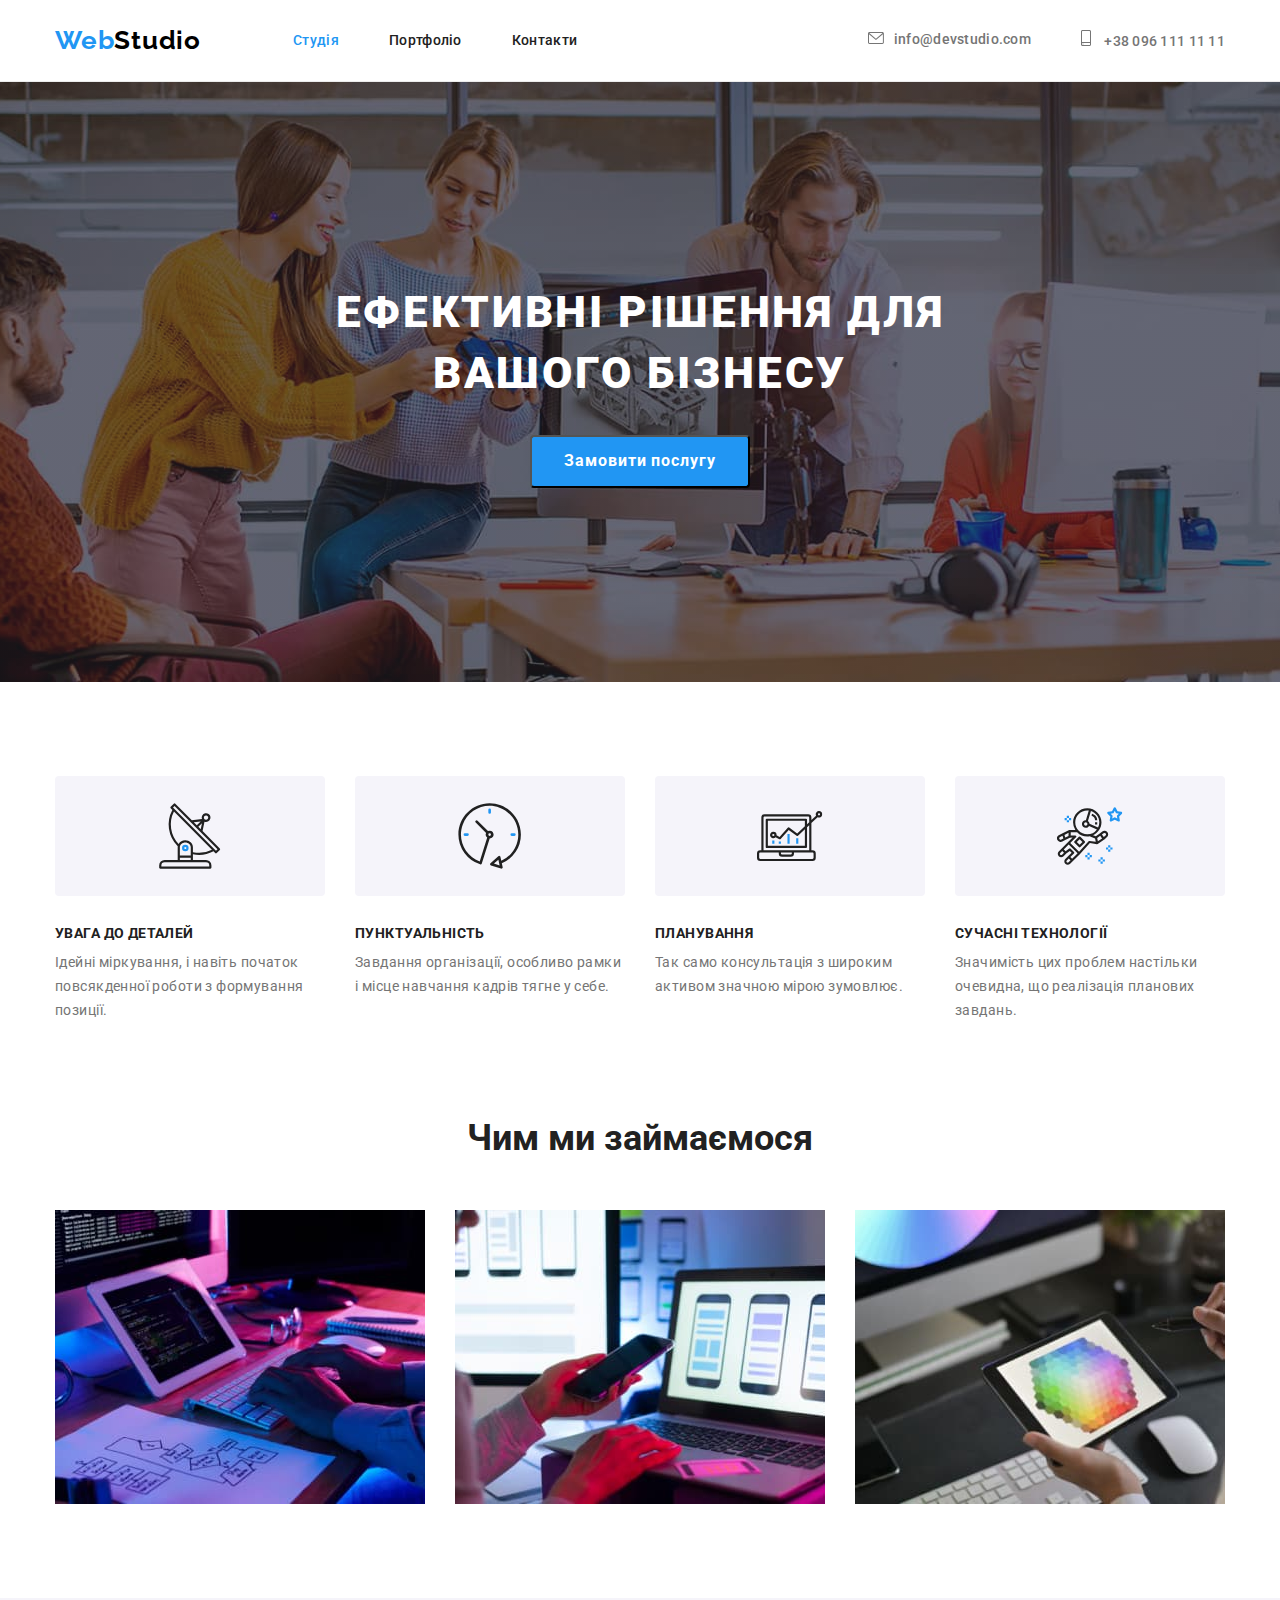
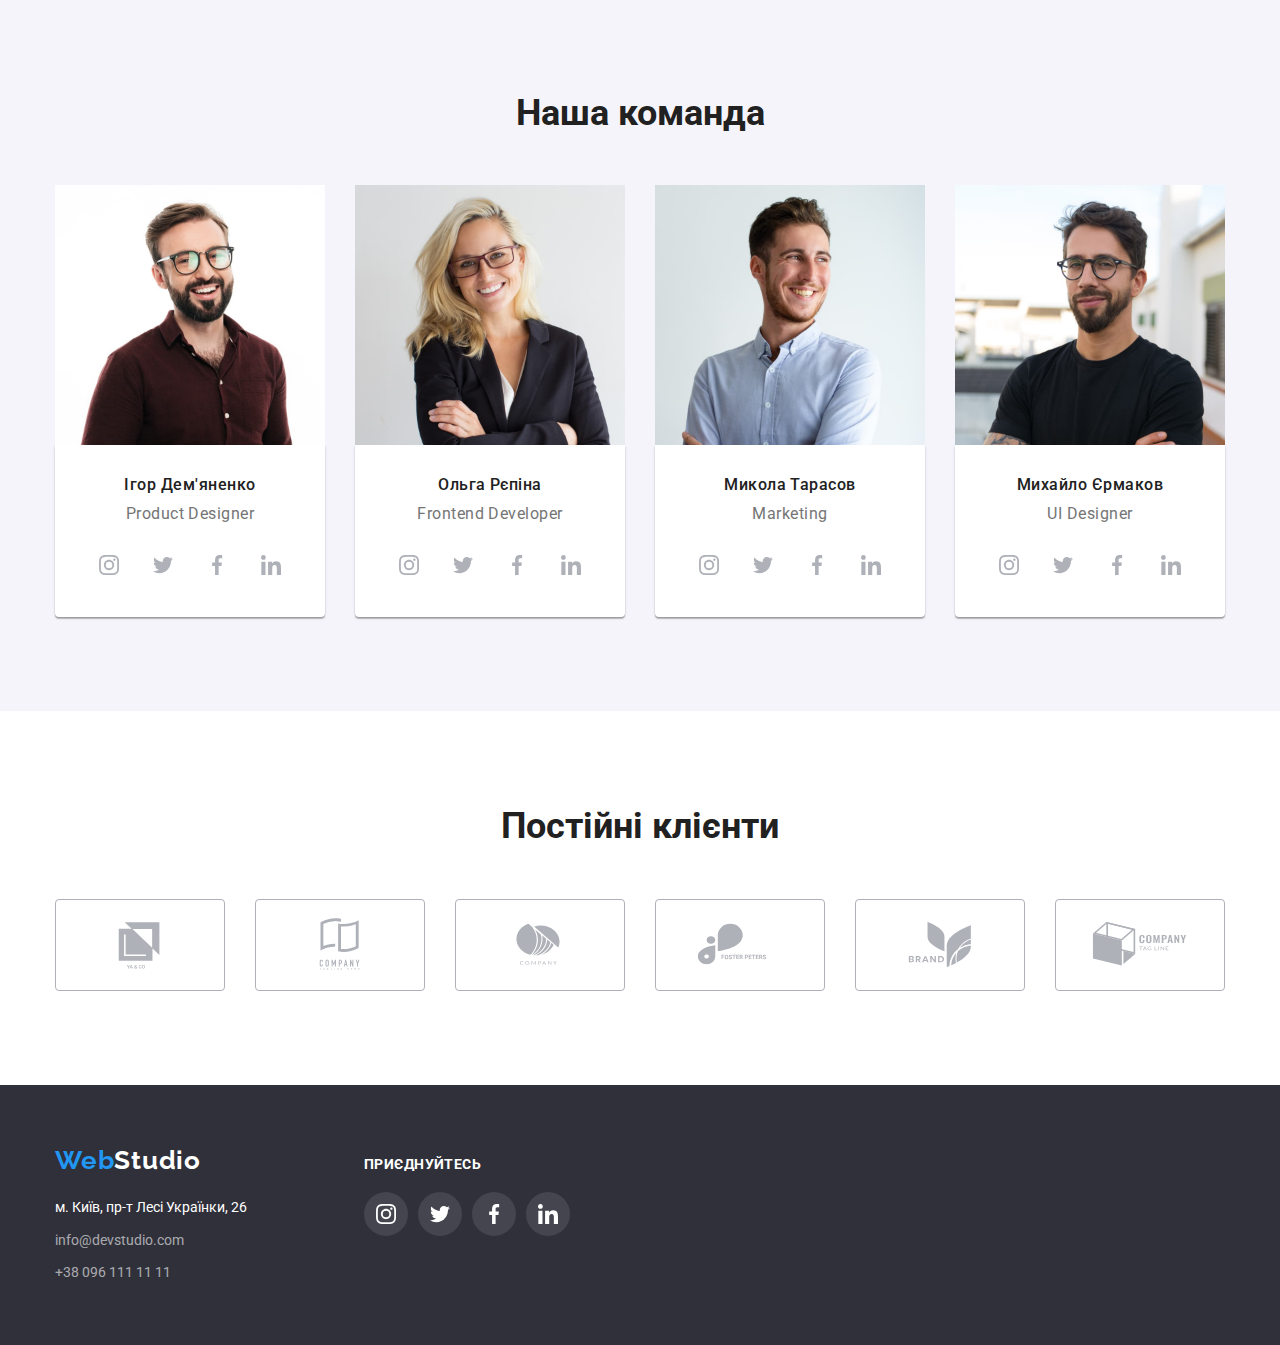
==== index.html @ 993c796c "edited" ====
<!DOCTYPE html>
<html lang="en">
  <head>
    <meta charset="UTF-8" />
    <meta http-equiv="X-UA-Compatible" content="IE=edge" />
    <meta name="viewport" content="width=device-width, initial-scale=1.0" />
    <title>Web Studio</title>
    <link
      href="https://fonts.googleapis.com/css2?family=Raleway:wght@700&family=Roboto:wght@400;500;700;900&display=swap"
      rel="stylesheet"
    />
    <link
      rel="stylesheet"
      href="https://cdnjs.cloudflare.com/ajax/libs/modern-normalize/1.1.0/modern-normalize.min.css"
    />
    <link rel="stylesheet" href="./CSS/styles.css" />
  </head>
  <body class="page">
    <header class="page-header">
      <div class="container">
        <div class="main-header">
          <a href="./index.html" class="logo"
            ><span class="logo-title">Web</span>Studio</a
          >
          <nav>
            <ul class="site-nav list">
              <li class="item">
                <a href="./index.html" class="link current">Студія</a>
              </li>
              <li class="item">
                <a href="./portfolio.html" class="link">Портфоліо</a>
              </li>
              <li class="item"><a href="" class="link">Контакти</a></li>
            </ul>
          </nav>
          <div class="contacts">
            <ul class="contacts-list">
              <li class="item">
                <a href="mailto:info@devstudio.com" class="email"
                  ><svg class="icon-envelope">
                    <use href="./symbol-defs.svg#icon-envelope"></use></svg
                >info@devstudio.com</a
                >
              </li>
              <li class="item">
                <a href="tel:+380961111111" class="phone">
                  <svg class="icon-smartphone">
                    <use href="./symbol-defs.svg#icon-smartphone"></use></svg
                >
                +38 096 111 11 11</a>
              </li>
            </ul>
          </div>
        </div>
      </div>
    </header>
    <main>
      <section class="hero">
        <h1 class="hero-title">ЕФЕКТИВНІ РІШЕННЯ ДЛЯ ВАШОГО БІЗНЕСУ</h1>
        <button type="button" class="button-hero">Замовити послугу</button>
      </section>
      <section class="about">
        <div class="container">
          <h2 class="visually-hidden">About</h2>
          <ul class="feature-list">
            <li class="item">
              <div class="thumb">
                <svg class="thumb-icon-antenna">
                  <use href="./symbol-defs.svg#icon-antenna-1"></use>
                </svg>
              </div>
              <h3 class="title">УВАГА ДО ДЕТАЛЕЙ</h3>
              <p>
                Ідейні міркування, і навіть початок повсякденної роботи з
                формування позиції.
              </p>
            </li>
            <li class="item">
              <div class="thumb">
                <svg class="thumb-icon-clock">
                  <use href="./symbol-defs.svg#icon-clock-1"></use>
                </svg>
              </div>
              <h3 class="title">ПУНКТУАЛЬНІСТЬ</h3>
              <p>
                Завдання організації, особливо рамки і місце навчання кадрів
                тягне у себе.
              </p>
            </li>
            <li class="item">
              <div class="thumb">
                <svg class="thumb-icon-diagram">
                  <use href="./symbol-defs.svg#icon-diagram-1"></use>
                </svg>
              </div>
              <h3 class="title">ПЛАНУВАННЯ</h3>
              <p>
                Так само консультація з широким активом значною мірою зумовлює.
              </p>
            </li>
            <li class="item">
              <div class="thumb">
                <svg class="thumb-icon-astronaut">
                  <use href="./symbol-defs.svg#icon-astronaut-1"></use>
                </svg>
              </div>
              <h3 class="title">СУЧАСНІ ТЕХНОЛОГІЇ</h3>
              <p>
                Значимість цих проблем настільки очевидна, що реалізація
                планових завдань.
              </p>
            </li>
          </ul>
        </div>
      </section>
      <section class="work">
        <div class="container">
          <h2 class="section-title">Чим ми займаємося</h2>
          <ul class="work-list">
            <li class="work-item">
              <img
                src="./images/computer.jpg"
                alt="робота з кодуванням"
                width="370"
                height="294"
              />
            </li>
            <li class="work-item">
              <img
                src="./images/phone.jpg"
                alt="вибір інтерфейсу"
                width="370"
                height="294"
              />
            </li>
            <li class="work-item">
              <img
                src="./images/tablet.jpg"
                alt="підбір кольорів"
                width="370"
                height="294"
              />
            </li>
          </ul>
        </div>
      </section>
      <section class="team">
        <div class="container">
          <h2 class="section-title">Наша команда</h2>
          <ul class="team-list">
            <li class="item">
              <article class="team-card">
                <div class="card-box">
                  <img
                    src="./images/pdesigner.jpg"
                    alt="Ігор Дем'яненко"
                    width="270"
                    height="260"
                  />
                </div>
                <div class="team-content">
                  <h3 class="team-title">Ігор Дем'яненко</h3>
                  <p class="team-text">Product Designer</p>
                  <ul class="socials list">
                    <li class="socials-item">
                      <a
                        class="socials-link link"
                        href="https://instagram.com"
                        target="_blank"
                        rel="nofollow noopener noreferrer"
                        aria-label="
                      Instagram icon"
                      >
                        <svg class="socials-icon" width="20" height="20">
                          <use href="./symbol-defs.svg#icon-instagram-2"></use>
                        </svg>
                      </a>
                    </li>
                    <li class="socials-item">
                      <a
                        class="socials-link link"
                        href="https://twitter.com"
                        target="_blank"
                        rel="nofollow noopener noreferrer"
                        aria-label="
                      Twitter icon"
                      >
                        <svg class="socials-icon" width="20" height="20">
                          <use href="./symbol-defs.svg#icon-twitter-1"></use>
                        </svg>
                      </a>
                    </li>
                    <li class="socials-item">
                      <a
                        class="socials-link link"
                        href="https://facebook.com"
                        target="_blank"
                        rel="nofollow noopener noreferrer"
                        aria-label="
                      Facebook icon"
                      >
                        <svg class="socials-icon" width="20" height="20">
                          <use href="./symbol-defs.svg#icon-facebook-1"></use>
                        </svg>
                      </a>
                    </li>
                    <li class="socials-item">
                      <a
                        class="socials-link link"
                        href="https://linkedin.com"
                        target="_blank"
                        rel="nofollow noopener noreferrer"
                        aria-label="
                      Linkedin icon"
                      >
                        <svg class="socials-icon" width="20" height="20">
                          <use href="./symbol-defs.svg#icon-linkedin-1"></use>
                        </svg>
                      </a>
                    </li>
                  </ul>
                </div>
              </article>
            </li>
            <li class="item">
              <article class="team-card">
                <div class="card-box">
                  <img
                    src="./images/developer.jpg"
                    alt="Ольга Рєпіна"
                    width="270"
                    height="260"
                  />
                </div>
                <div class="team-content">
                  <h3 class="team-title">Ольга Рєпіна</h3>
                  <p class="team=text">Frontend Developer</p>
                  <ul class="socials list">
                    <li class="socials-item">
                      <a
                        class="socials-link link"
                        href="https://instagram.com"
                        target="_blank"
                        rel="nofollow noopener noreferrer"
                        aria-label="
                      Instagram icon"
                      >
                        <svg class="socials-icon" width="20" height="20">
                          <use href="./symbol-defs.svg#icon-instagram-2"></use>
                        </svg>
                      </a>
                    </li>
                    <li class="socials-item">
                      <a
                        class="socials-link link"
                        href="https://twitter.com"
                        target="_blank"
                        rel="nofollow noopener noreferrer"
                        aria-label="
                      Twitter icon"
                      >
                        <svg class="socials-icon" width="20" height="20">
                          <use href="./symbol-defs.svg#icon-twitter-1"></use>
                        </svg>
                      </a>
                    </li>
                    <li class="socials-item">
                      <a
                        class="socials-link link"
                        href="https://facebook.com"
                        target="_blank"
                        rel="nofollow noopener noreferrer"
                        aria-label="
                      Facebook icon"
                      >
                        <svg class="socials-icon" width="20" height="20">
                          <use href="./symbol-defs.svg#icon-facebook-1"></use>
                        </svg>
                      </a>
                    </li>
                    <li class="socials-item">
                      <a
                        class="socials-link link"
                        href="https://linkedin.com"
                        target="_blank"
                        rel="nofollow noopener noreferrer"
                        aria-label="
                      Linkedin icon"
                      >
                        <svg class="socials-icon" width="20" height="20">
                          <use href="./symbol-defs.svg#icon-linkedin-1"></use>
                        </svg>
                      </a>
                    </li>
                  </ul>
                </div>
              </article>
            </li>
            <li class="item">
              <article class="team-card">
                <div class="card-box">
                  <img
                    src="./images/marketing.jpg"
                    alt="Микола Тарасов"
                    width="270"
                    height="260"
                  />
                </div>
                <div class="team-content">
                  <h3 class="team-title">Микола Тарасов</h3>
                  <p class="team-text">Marketing</p>
                  <ul class="socials list">
                    <li class="socials-item">
                      <a
                        class="socials-link link"
                        href="https://instagram.com"
                        target="_blank"
                        rel="nofollow noopener noreferrer"
                        aria-label="
                      Instagram icon"
                      >
                        <svg class="socials-icon" width="20" height="20">
                          <use href="./symbol-defs.svg#icon-instagram-2"></use>
                        </svg>
                      </a>
                    </li>
                    <li class="socials-item">
                      <a
                        class="socials-link link"
                        href="https://twitter.com"
                        target="_blank"
                        rel="nofollow noopener noreferrer"
                        aria-label="
                      Twitter icon"
                      >
                        <svg class="socials-icon" width="20" height="20">
                          <use href="./symbol-defs.svg#icon-twitter-1"></use>
                        </svg>
                      </a>
                    </li>
                    <li class="socials-item">
                      <a
                        class="socials-link link"
                        href="https://facebook.com"
                        target="_blank"
                        rel="nofollow noopener noreferrer"
                        aria-label="
                      Facebook icon"
                      >
                        <svg class="socials-icon" width="20" height="20">
                          <use href="./symbol-defs.svg#icon-facebook-1"></use>
                        </svg>
                      </a>
                    </li>
                    <li class="socials-item">
                      <a
                        class="socials-link link"
                        href="https://linkedin.com"
                        target="_blank"
                        rel="nofollow noopener noreferrer"
                        aria-label="
                      Linkedin icon"
                      >
                        <svg class="socials-icon" width="20" height="20">
                          <use href="./symbol-defs.svg#icon-linkedin-1"></use>
                        </svg>
                      </a>
                    </li>
                  </ul>
                </div>
              </article>
            </li>
            <li class="item">
              <article class="team-card">
                <div class="card-box">
                  <img
                    src="./images/uidesigner.jpg"
                    alt="Михайло Єрмаков"
                    width="270"
                    height="260"
                  />
                </div>
                <div class="team-content">
                  <h3 class="team-title">Михайло Єрмаков</h3>
                  <p class="team-text">UI Designer</p>
                  <ul class="socials list">
                    <li class="socials-item">
                      <a
                        class="socials-link link"
                        href="https://instagram.com"
                        target="_blank"
                        rel="nofollow noopener noreferrer"
                        aria-label="
                      Instagram icon"
                      >
                        <svg class="socials-icon" width="20" height="20">
                          <use href="./symbol-defs.svg#icon-instagram-2"></use>
                        </svg>
                      </a>
                    </li>
                    <li class="socials-item">
                      <a
                        class="socials-link link"
                        href="https://twitter.com"
                        target="_blank"
                        rel="nofollow noopener noreferrer"
                        aria-label="
                      Twitter icon"
                      >
                        <svg class="socials-icon" width="20" height="20">
                          <use href="./symbol-defs.svg#icon-twitter-1"></use>
                        </svg>
                      </a>
                    </li>
                    <li class="socials-item">
                      <a
                        class="socials-link link"
                        href="https://facebook.com"
                        target="_blank"
                        rel="nofollow noopener noreferrer"
                        aria-label="
                      Facebook icon"
                      >
                        <svg class="socials-icon" width="20" height="20">
                          <use href="./symbol-defs.svg#icon-facebook-1"></use>
                        </svg>
                      </a>
                    </li>
                    <li class="socials-item">
                      <a
                        class="socials-link link"
                        href="https://linkedin.com"
                        target="_blank"
                        rel="nofollow noopener noreferrer"
                        aria-label="
                      Linkedin icon"
                      >
                        <svg class="socials-icon" width="20" height="20">
                          <use href="./symbol-defs.svg#icon-linkedin-1"></use>
                        </svg>
                      </a>
                    </li>
                  </ul>
                </div>
              </article>
            </li>
          </ul>
        </div>
      </section>
      <section class="clients">
        <div class="container">
          <h2 class="section-title">Постійні клієнти</h2>
          <ul class="clients-list">
            <li class="clients-item">
              <a class="clients-link" href="">
                <svg class="clients-icon" width="106" height="60">
                  <use href="./symbol-defs.svg#icon-Logo"></use>
                </svg>
              </a>
            </li>
            <li class="clients-item">
              <a class="clients-link" href="">
                <svg class="clients-icon" width="106" height="60">
                  <use href="./symbol-defs.svg#icon-Logo2"></use></svg
              ></a>
            </li>
            <li class="clients-item">
              <a class="clients-link" href="">
                <svg class="clients-icon" width="106" height="60">
                  <use href="./symbol-defs.svg#icon-Logo3"></use></svg
              ></a>
            </li>
            <li class="clients-item">
              <a class="clients-link" href="">
                <svg class="clients-icon" width="106" height="60">
                  <use href="./symbol-defs.svg#icon-Logo4"></use></svg
              ></a>
            </li>
            <li class="clients-item">
              <a class="clients-link" href="">
                <svg class="clients-icon" width="106" height="60">
                  <use href="./symbol-defs.svg#icon-Logo5"></use></svg
              ></a>
            </li>
            <li class="clients-item">
              <a class="clients-link" href="">
                <svg class="clients-icon" width="106" height="60">
                  <use href="./symbol-defs.svg#icon-Logo6"></use></svg
              ></a>
            </li>
          </ul>
        </div>
      </section>
    </main>
    <footer>
      <div class="footer-container">
        <div class="footer-contacts">
          <div class="footer-logo">
            <a href="./index.html" class="logo"
              ><span class="logo-title">Web</span
              ><span class="logo-text">Studio</span></a
            >
          </div>
          <address>
            <ul class="footer-list">
              <li class="footer-item">
                <a
                  href="https://goo.gl/maps/LgCk8jeFPAjLe6aG8"
                  target="_blank"
                  rel="noopener noreferrer nofollow"
                  class="contact-address"
                  >м. Київ, пр-т Лесі Українки, 26</a
                >
              </li>
              <li class="footer-item">
                <a href="mailto:info@devstudio.com" class="contact-email"
                  >info@devstudio.com</a
                >
              </li>
              <li class="footer-item">
                <a href="tel:+380961111111" class="contact-phone"
                  >+38 096 111 11 11</a
                >
              </li>
            </ul>
          </address>
        </div>
        <div class="footer-content">
          <p class="footer-title">приєднуйтесь</p>
          <ul class="networks-list">
            <li class="networks-item">
              <a
                class="networks-link link"
                href="https://instagram.com"
                target="_blank"
                rel="nofollow noopener noreferrer"
                aria-label="
            Instagram icon"
              >
                <svg class="networks-icon" width="20" height="20">
                  <use href="./symbol-defs.svg#icon-instagram-2"></use>
                </svg>
              </a>
            </li>
            <li class="networks-item">
              <a
                class="networks-link link"
                href="https://twitter.com"
                target="_blank"
                rel="nofollow noopener noreferrer"
                aria-label="
            Twitter icon"
              >
                <svg class="networks-icon" width="20" height="20">
                  <use href="./symbol-defs.svg#icon-twitter-1"></use>
                </svg>
              </a>
            </li>
            <li class="networks-item">
              <a
                class="networks-link link"
                href="https://facebook.com"
                target="_blank"
                rel="nofollow noopener noreferrer"
                aria-label="
            Facebook icon"
              >
                <svg class="networks-icon" width="20" height="20">
                  <use href="./symbol-defs.svg#icon-facebook-1"></use>
                </svg>
              </a>
            </li>
            <li class="networks-item">
              <a
                class="networks-link link"
                href="https://linkedin.com"
                target="_blank"
                rel="nofollow noopener noreferrer"
                aria-label="
            Linkedin icon"
              >
                <svg class="networks-icon" width="20" height="20">
                  <use href="./symbol-defs.svg#icon-linkedin-1"></use>
                </svg>
              </a>
            </li>
          </ul>
        </div>
      </div>
    </footer>
  </body>
</html>
---- CSS/styles.css ----
:root {
  --primary-text-color: #757575;
  --title-text-color: #212121;
  --accent-text-color: #2196f3;
  --primary-bg-color: #ffffff;
  --accent-bg-color: #2f303a;
  --secondary-bg-color: #f5f5f5;
  --special-bg-color: #f5f4fa;
  --header-border-color: #ececec;
  --logo-head-color: #000000;
  --card-set-gap: 30px;
  --icon-color: #AFB1B8;

}
.container {
  width: 1200px;
  padding-left: 15px;
  padding-right: 15px;
  margin-right: auto;
  margin-left: auto;
}
.main-header {
  display: flex;
  align-items: center;
  margin: 0;
  padding: 0;
}
.page-header {
  margin: 0;
  padding: 0;
  background-color: var(--primary-bg-color);
  border-bottom: 1px solid var(--header-border-color);
}
.page {
  margin: 0;
  background-color: var(--primary-bg-color);
  color: var(--primary-text-color);
}
p {
  margin: 0;
  padding: 0;
}
nav {
  letter-spacing: 0.02em;
}
.title {
  margin: 0;
  padding: 0;
}
h2 {
  margin: 0;
  padding: 0;
}
a {
  text-decoration: none;
}
.list {
  padding: 0;
  margin: 0;
  list-style: none;
}
.logo {
  width: 145px;
  margin-right: 93px;
  font-family: "Raleway", sans-serif;
  font-weight: 700;
  font-size: 26px;
  line-height: 1.2;
  letter-spacing: 0.03em;
  color: var(--logo-head-color);
}
.link:hover {
  color: var(--logo-head-color);
}
.logo-title {
  color: var(--accent-text-color);
  font-family: "Raleway", sans-serif;
}
.logo-text {
  color: var(--primary-bg-color);
}

.site-nav {
  display: flex;
  background-color: var(--primary-bg-color);
}
.site-nav .item {
  margin-right: 50px;
}
.site-nav .item:last-child {
  margin-right: 0;
}
.site-nav .link {
  display: block;
  padding-top: 32px;
  padding-bottom: 32px;
  color: var(--title-text-color);
  font-weight: 500;
  font-size: 14px;
  line-height: 1.2;
}
.site-nav .link:hover,
.site-nav .link:focus {
  color: var(--accent-text-color);
}
.site-nav .link.current {
  color: var(--accent-text-color);
}

.contacts-list {
  list-style: none;
  display: flex;
  color: var(--primary-text-color);
}

.email {
  color: var(--primary-text-color);
  font-weight: 500;
  font-size: 14px;
  line-height: 1.1;
  letter-spacing: 0.02em;
}
.phone {
  color: var(--primary-text-color);
  font-weight: 500;
  font-size: 14px;
  line-height: 1.1;
  letter-spacing: 0.02em;
}

.icon-envelope {
  fill: var(--primary-text-color);
  width: 16px;
  height: 12px;
  margin-right: 10px;
  align-items: baseline;
}
.email:hover .icon-envelope,
.email:focus .icon-envelope {
  fill: var(--accent-text-color);
}




.icon-smartphone {
  fill: var(--primary-text-color);
  width: 10px;
  height: 16px;
  margin-right: 10px;
}
.phone:hover .icon-smartphone,
.phone:focus .icon-smartphone {
  fill: var(--accent-text-color);
}
.contacts {
  margin-left: auto;
}

.email:hover,
.email:focus {
  color: var(--accent-text-color);
}


.contacts .item + .item {
  margin-left: 50px;
  list-style: none;
}
.contacts:hover,
.contacts:focus {
  color: var(--accent-text-color);
}

.phone:hover,
.phone:focus {
  color: var(--accent-text-color);
}
body {
  background-color: var(--primary-bg-color);
  color: var(--primary-text-color);
  font-family: "Roboto", sans-serif;
}
.hero {
  max-width: 1600px;
  height: 600px;
  margin: 0;
  margin-left: auto;
  margin-right: auto;
  padding-top: 200px;
  padding-bottom: 200px;
  text-align: center;
  background-color: var(--accent-bg-color);
  background-image: linear-gradient(
    to right,
    rgba(47, 48, 58, 0.4),
    rgba(47, 48, 58, 0.4)),
  url('../images/hero.jpg');
  background-repeat: no-repeat;
  background-position: center;
  background-size: cover;
}
.hero-title {
  color: var(--primary-bg-color);
  font-weight: 900;
  font-size: 44px;
  line-height: 1.4;
  text-align: center;
  letter-spacing: 0.06em;
  width: 696px;
  margin-top: 0;
  margin-left: auto;
  margin-right: auto;
  margin-bottom: 30px;
}

.button-hero {
  border-radius: 4px;
  padding: 10px 32px;
  text-align: center;
  color: var(--primary-bg-color);
  background-color: var(--accent-text-color);
  font-family: inherit;
  font-weight: 700;
  font-size: 16px;
  line-height: 1.8;
  cursor: pointer;
  letter-spacing: 0.06em;
}
.button.primary {
  border-radius: 4px;
  padding: 6px 25px;
  text-align: center;
  color: var(--primary-bg-color);
  background-color: var(--accent-text-color);
  font-weight: 500;
  font-size: 16px;
  line-height: 1.6;
  cursor: pointer;
  letter-spacing: 0.03em;
}

.button.secondary:hover,
.button.secondary:focus {
  color: var(--primary-bg-color);
  background-color: var(--accent-text-color);
}
.visually-hidden {
  position: absolute;
  width: 1px;
  height: 1px;
  margin: -1px;
  border: 0;
  padding: 0;
  white-space: nowrap;
  clip-path: inset(100%);
  clip: rect(0 0 0 0);
  overflow: hidden;
}

img {
  display: block;
  max-width: 100%;
  height: auto;
}
.about {
  margin: 0;
  padding-top: 94px;
  
}

.feature-list .title {
  margin-bottom: 10px;
  color: var(--title-text-color);
  font-weight: 700;
  font-size: 14px;
  line-height: 1.1;
  letter-spacing: 0.03em;
}
.feature-list {
  list-style: none;
  display: flex;
  margin: 0;
  padding: 0;
  color: var(--primary-text-color);
  font-size: 14px;
  line-height: 1.7;
  letter-spacing: 0.03em;
  align-items: flex-start;
  justify-content: space-between;
}
.thumb {
  display: flex;
  align-items: center;
  justify-content: center;
  padding: 0;
  width: 270px;
  height: 120px;
  margin-bottom: 30px;
  border-radius: 4px;
  background-color: var(--special-bg-color);
}

.thumb-icon-antenna,
.thumb-icon-clock,
.thumb-icon-diagram,
.thumb-icon-astronaut {
  display: flex;
  align-items: center;
  width: 65.32px;
  height: 70px;
  background-position: center;
  background-repeat: no-repeat;
  fill: var(--title-text-color);
  color: var(--accent-text-color);
  background-size: auto;
}

.feature-list > .item {
  width: 270px;
  margin-right: var(--card-set-gap);
}

.feature-list > .item:last-child {
  margin-right: 0;
}

.work {
  margin: 0;
  padding-top: 94px;
  padding-bottom: 94px;
 
}
.section-title {
  margin: 0;
  margin-bottom: 50px;
  color: var(--title-text-color);
  font-weight: 700;
  font-size: 36px;
  line-height: 1.2;
  text-align: center;
}
.work-list {
  margin: 0;
  padding: 0;
  list-style: none;
  display: flex;
  align-items: center;
  justify-content: space-between;
}
.work-item {
  width: 370px;
  margin-left: 0;
  margin-right: var(--card-set-gap);
}
.work-list .work-item:last-child {
  margin-right: 0;
}

.team {
  margin: 0;
  padding-top: 94px;
  padding-bottom: 94px;
  background-color: var(--special-bg-color);
}
.team-title {
  margin-top: 0;
  margin-bottom: 10px;
  color: var(--title-text-color);
  font-weight: 500;
  font-size: 16px;
  line-height: 1.2;
  letter-spacing: 0.03em;
}
.team-list {
  list-style: none;
  display: flex;
  padding: 0;
  margin: 0;
  color: var(--primary-text-color);
  font-size: 16px;
  line-height: 1.2;
  letter-spacing: 0.03em;
  align-items: center;
  justify-content: space-between;
}
.team-list > .item {
  width: 270px;
  margin-right: var(--card-set-gap);
}
.team-list > .item:last-child {
  margin-right: 0;
}
.team-content {
  background-color: #ffffff;
  text-align: center;
  padding-top: var(--card-set-gap);
  padding-bottom: var(--card-set-gap);
  box-shadow: 0px 1px 3px rgba(0, 0, 0, 0.12), 0px 1px 1px rgba(0, 0, 0, 0.14),
    0px 2px 1px rgba(0, 0, 0, 0.2);
  border-radius: 0px 0px 4px 4px;
}
.team-list .team-item:last-child {
  margin-right: 0;
}
.socials {
  display: flex;
  justify-content: center;
  gap: 10px;
  margin-top: 10px;
}
.socials-item {
  display: flex;
  gap: 10px;
  margin-top: 10px;
  width: 44px;
  height: 44px;
  fill: var(--primary-bg-color);
  
}


.socials-link {
  display: flex;
  align-items: center;
  justify-content: center;
  width: 44px;
  height: 44px;
  background-color: var(--primary-bg-color);
  border-radius: 50%;
}

.socials-link:hover,
.socials-link:focus {
  background-color: var(--accent-text-color);
}

.socials-icon {
  fill: var(--icon-color);
}

.socials-link:hover .socials-icon,
.socials-link:focus .socials-icon {
  fill: var(--primary-bg-color);
  
}
.clients {
  margin: 0;
  padding-top: 94px;
  padding-bottom: 94px;
  display: flex;
 
}
.clients-list {
  list-style: none;
  display: flex;
  align-items: center;
  justify-content: center;
  gap: 30px;
  padding: 0;
  margin: 0;
}
.clients-link {
  width: 170px;
  height: 92px;
  display: flex;
  align-items: center;
  justify-content: center;
  border: 1px solid var(--icon-color);
  border-radius: 4px;
  color: var(--icon-color);
}
.clients-link:hover,
.clients-link:focus {
  border-color: var(--accent-text-color);
  color: var(--accent-text-color);
}
.clients-icon {
  fill: currentColor;
}

.filter {
  margin: 0;
  padding-top: 94px;
  padding-bottom: 94px;
}
.filter .list {
  display: flex;
  margin: 0;
  padding: 0;
  margin-bottom: 50px;
  align-items: center;
  justify-content: center;
}
.filter .list .element {
  margin-right: 8px;
}
.filter .list .element:last-child {
  margin-right: 0;
}
.button.thirdly {
  padding: 6px 25px;
  border-radius: 4px;
  text-align: center;
  color: var(--primary-bg-color);
  background-color: var(--accent-text-color);
  font-weight: 500;
  font-size: 16px;
  line-height: 1.6;
  cursor: pointer;
  letter-spacing: 0.03em;
}
.button.secondary {
  border-radius: 4px;
  padding: 6px 22px;
  text-align: center;
  color: var(--title-text-color);
  background-color: #f5f4fa;
  font-weight: 500;
  font-size: 16px;
  line-height: 1.6;
  cursor: pointer;
  letter-spacing: 0.03em;
}

.flex-container {
  max-width: 1200px;
  padding-left: 15px;
  padding-right: 15px;
  margin-right: auto;
  margin-left: auto;
}
.card-set {
  display: flex;
  flex-wrap: wrap;
  list-style: none;
  padding: 0;
  margin: 0;
  color: var(--primary-text-color);
  font-size: 16px;
  line-height: 1.9;
  letter-spacing: 0.03em;
  margin-right: -30px;
  margin-bottom: -30px;
}
.card-set > .item {
  flex-basis: calc(100% / 3 - 30px);
  margin-right: var(--card-set-gap);
  margin-bottom: var(--card-set-gap);
}
.card-set-link {
  display: block;
  border: 1px solid #EEEEEE;
}
.card-set-link:hover,
.card-set-link:focus {
  box-shadow: 0px 1px 1px rgba(0, 0, 0, 0.12), 0px 4px 4px rgba(0, 0, 0, 0.06), 1px 4px 6px rgba(0, 0, 0, 0.16);
}
.card-content {
  background-color: #ffffff;
  border: 1px solid #eeeeee;
  padding-top: 20px;
  padding-right: 24px;
  padding-bottom: 20px;
  padding-left: 24px;
}
.card-title {
  margin: 0;
  color: var(--title-text-color);
  font-weight: 700;
  font-size: 18px;
  line-height: 2;
  letter-spacing: 0.06em;
}
.card-text {
  margin-top: 4px;
  padding: 0;
  color: var(--primary-text-color);
}
.section {
  padding-top: 94px;
  padding-bottom: 94px;
  margin: 0;
}

footer {
  display: block;
  padding-top: 60px;
  padding-bottom: 60px;
  margin: 0;
  background-color: var(--accent-bg-color);
}
.footer-container {
  display: flex;
  align-items: baseline;
  max-width: 1200px;
  padding-left: 15px;
  padding-right: 15px;
  margin-right: auto;
  margin-left: auto;
}
.footer-logo {
  display: block;
  margin-bottom: 20px;
}
.footer-list {
  list-style: none;
  display: block;
  margin: 0;
  padding: 0;
}
.footer-list .footer-item {
  margin-left: 0;
  margin-bottom: 9px;
}
.footer-list .footer-item:last-child {
  margin-bottom: 0;
}
.contact-address {
  color: var(--primary-bg-color);
  font-size: 14px;
  line-height: 1.7;
}
.contact-address:hover,
.contact-address:focus {
  color: var(--accent-text-color);
}
.contact-email,
.contact-phone {
  font-size: 14px;
  line-height: 1.7;
  color: rgba(255, 255, 255, 0.6);
}
.contact-email:hover,
.contact-email:focus {
  color: var(--accent-text-color);
}
.contact-phone:hover,
.contact-phone:focus {
  color: var(--accent-text-color);
}
address {
  font-family: "Roboto";
  font-style: normal;
  font-weight: 400;
  font-size: 14px;
  line-height: 1.7;
}
.contact-address:hover,
.contact-address:focus {
  color: var(--accent-text-color);
}
.footer-content {
  display: block;
  justify-content: center;
  gap: 10px;
  margin-left: 70px;
}
.footer-title {
font-family: 'Roboto';
font-weight: 700;
font-size: 14px;
line-height: 1.14;
letter-spacing: 0.03em;
text-transform: uppercase;
color: var(--primary-bg-color);
}
.networks-list {
  display: flex;
  gap: 10px;
  margin-top: 20px;
  padding: 0;
}
.networks-link:hover,
.networks-link:focus {
  fill: var(--primary-bg-color);
  background-color: var(--accent-text-color);
}
.networks-link {
  display: flex;
  align-items: center;
  justify-content: center;
  width: 44px;
  height: 44px;
  background-color: rgba(255, 255, 255, 0.1);;
  border-radius: 50%;
}

.networks-item {
  display: flex;
  gap: 10px;
  width: 44px;
  height: 44px;
  fill: var(--icon-color);
}

.networks-icon {
  fill: var(--primary-bg-color);
}
.networks-icon:hover,
.networks-icon:focus {
  fill: var(--primary-bg-color);
  background-color: var(--accent-text-color);
}
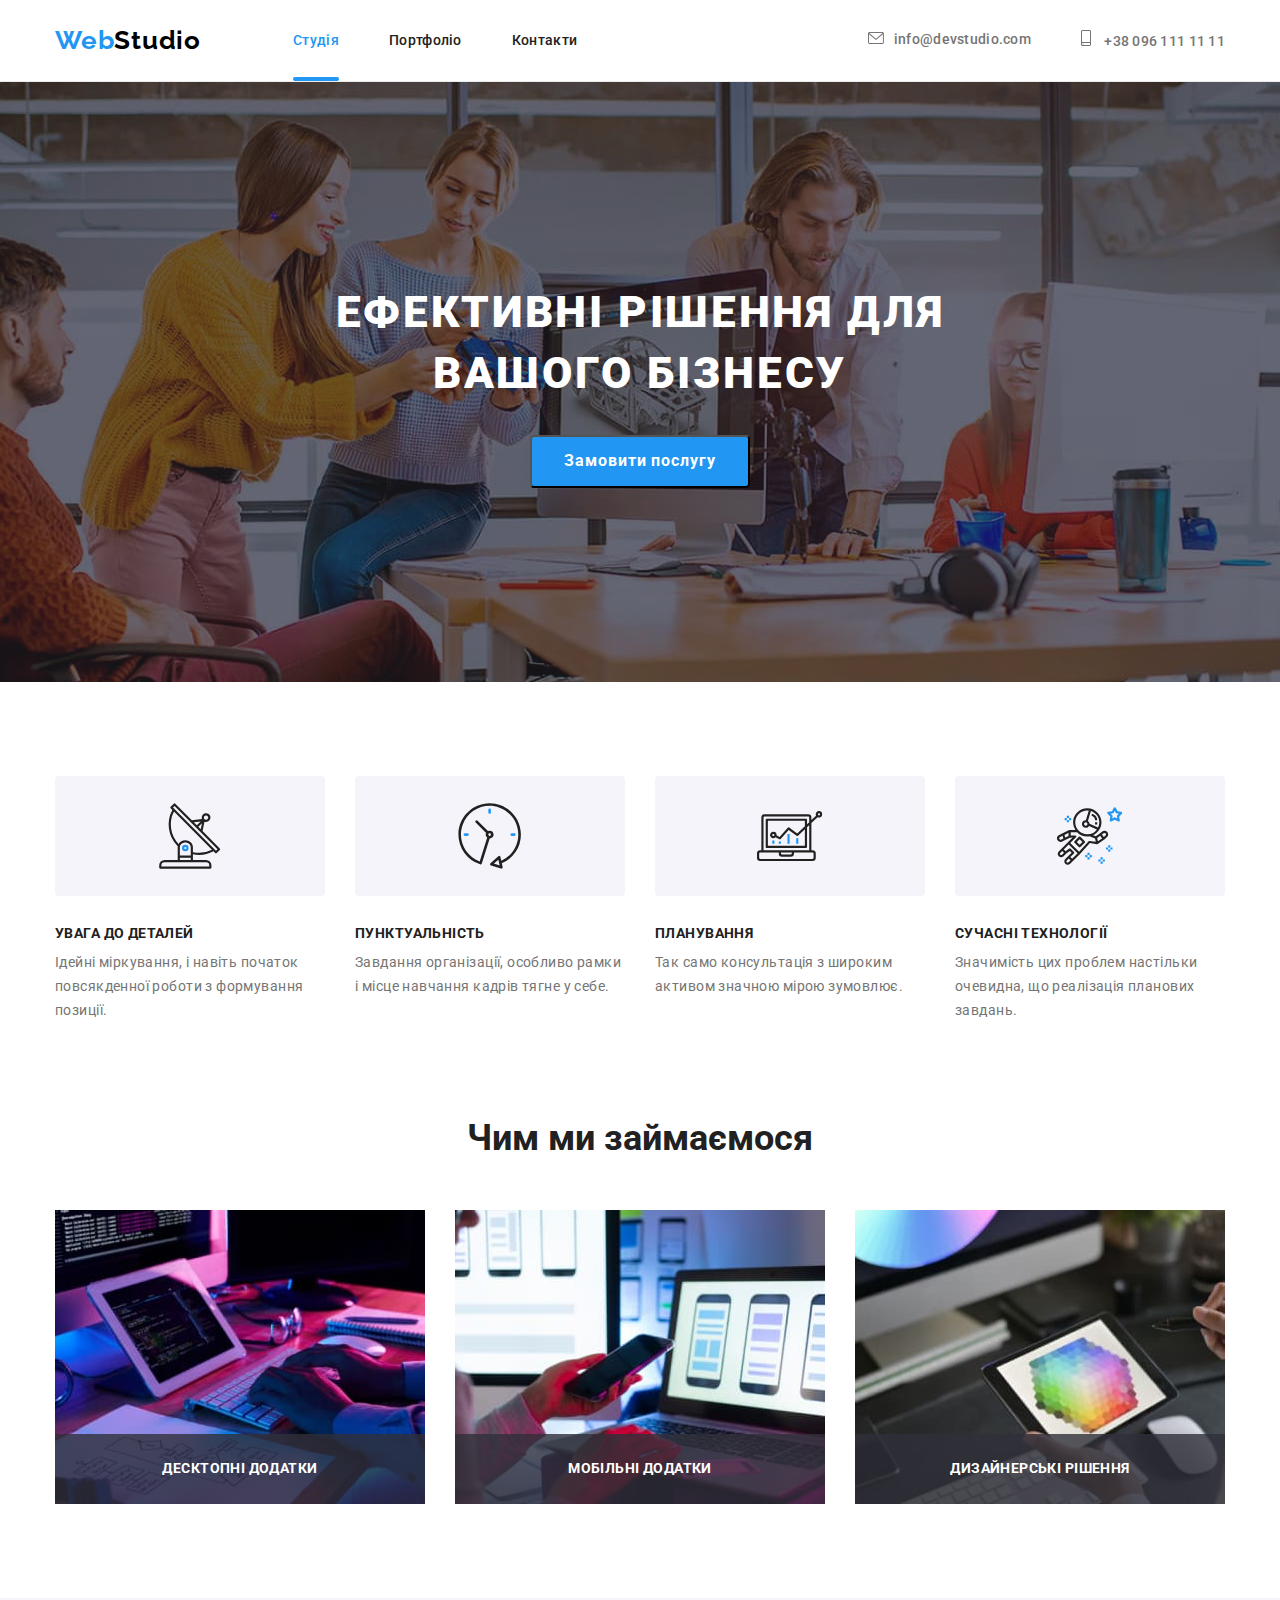
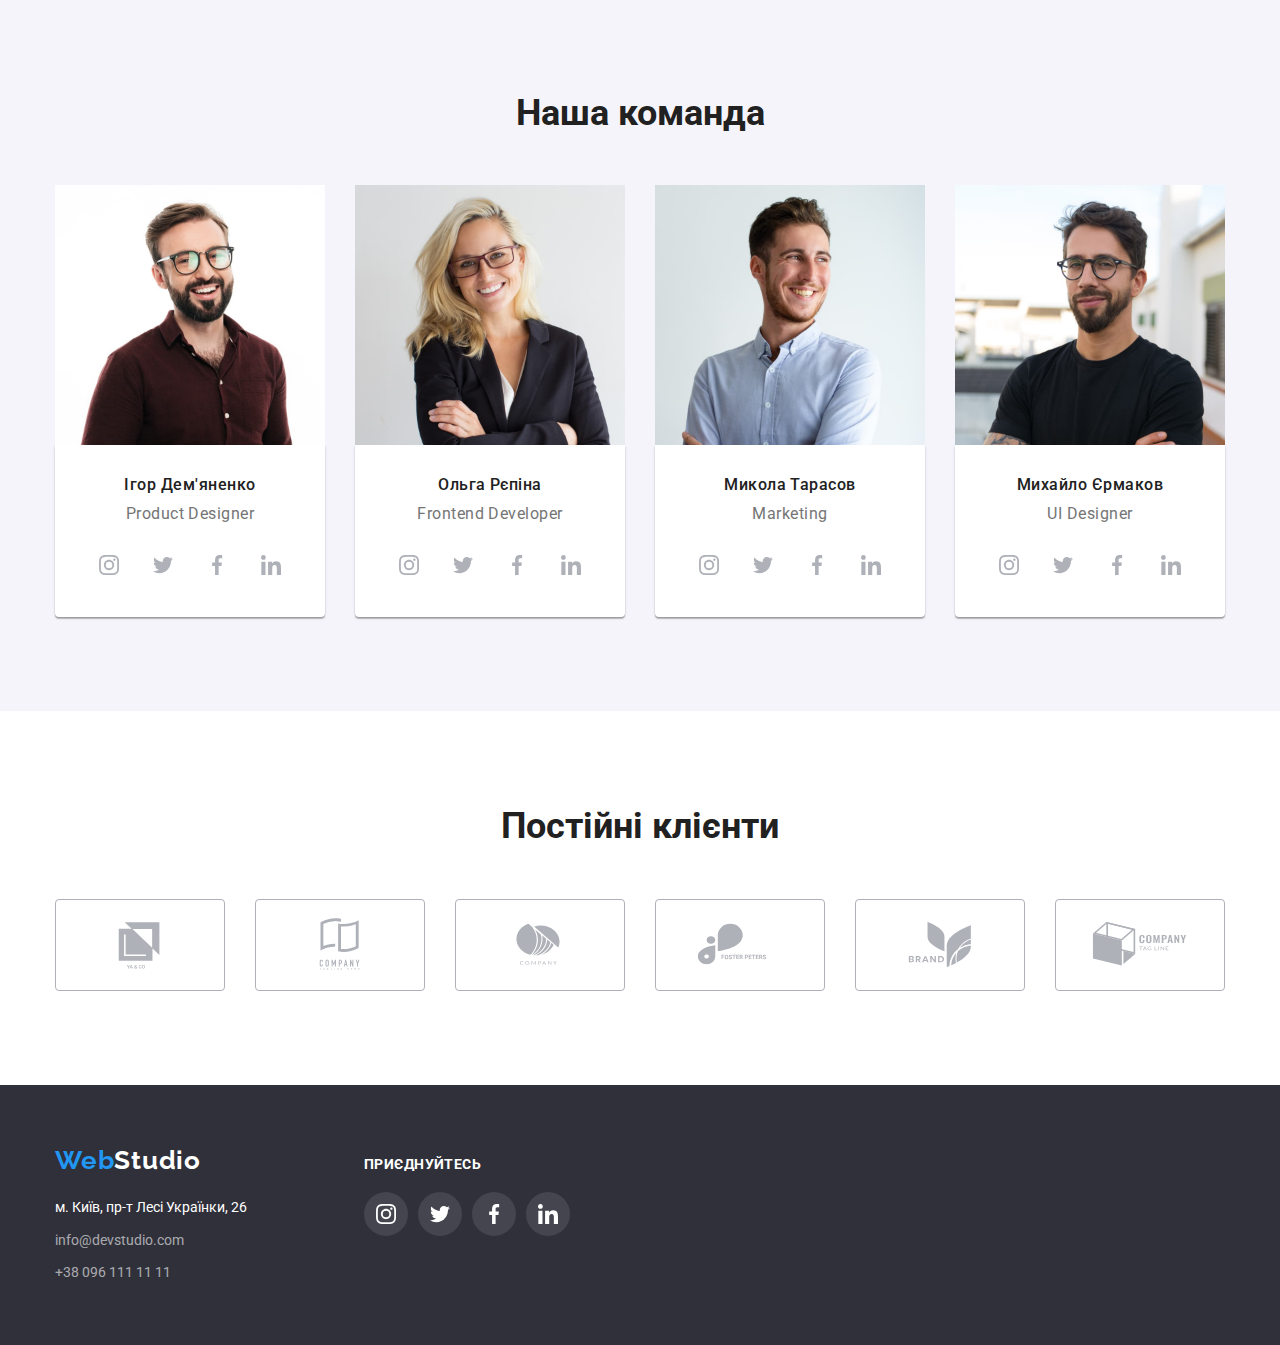
==== commit 9ef91259: "edited" ====
--- a/index.html
+++ b/index.html
@@ -39,15 +39,16 @@
                 <a href="mailto:info@devstudio.com" class="email"
                   ><svg class="icon-envelope">
                     <use href="./symbol-defs.svg#icon-envelope"></use></svg
-                >info@devstudio.com</a
+                  >info@devstudio.com</a
                 >
               </li>
               <li class="item">
                 <a href="tel:+380961111111" class="phone">
                   <svg class="icon-smartphone">
-                    <use href="./symbol-defs.svg#icon-smartphone"></use></svg
+                    <use href="./symbol-defs.svg#icon-smartphone"></use>
+                  </svg>
+                  +38 096 111 11 11</a
                 >
-                +38 096 111 11 11</a>
               </li>
             </ul>
           </div>
@@ -57,7 +58,18 @@
     <main>
       <section class="hero">
         <h1 class="hero-title">ЕФЕКТИВНІ РІШЕННЯ ДЛЯ ВАШОГО БІЗНЕСУ</h1>
-        <button type="button" class="button-hero">Замовити послугу</button>
+        <button type="button" class="button-hero" data-modal-open>
+          Замовити послугу
+        </button>
+        <div class="backdrop is-hidden" data-modal>
+          <div class="modal">
+            <button type="button" class="button-modal" data-modal-close>
+              <svg class="modal-icon" width="11" height="11">
+                <use href="./symbol-defs2.svg#icon-close-black-18dp-2-1"></use>
+              </svg>
+            </button>
+          </div>
+        </div>
       </section>
       <section class="about">
         <div class="container">
@@ -118,28 +130,43 @@
           <h2 class="section-title">Чим ми займаємося</h2>
           <ul class="work-list">
             <li class="work-item">
-              <img
-                src="./images/computer.jpg"
-                alt="робота з кодуванням"
-                width="370"
-                height="294"
-              />
+              <div class="wrapper">
+                <img
+                  src="./images/computer.jpg"
+                  alt="робота з кодуванням"
+                  width="370"
+                  height="294"
+                />
+                <div class="overlay-box">
+                  <p class="overlay-text">Десктопні додатки</p>
+                </div>
+              </div>
             </li>
             <li class="work-item">
-              <img
-                src="./images/phone.jpg"
-                alt="вибір інтерфейсу"
-                width="370"
-                height="294"
-              />
+              <div class="wrapper">
+                <img
+                  src="./images/phone.jpg"
+                  alt="вибір інтерфейсу"
+                  width="370"
+                  height="294"
+                />
+                <div class="overlay-box">
+                  <p class="overlay-text">Мобільні додатки</p>
+                </div>
+              </div>
             </li>
             <li class="work-item">
-              <img
-                src="./images/tablet.jpg"
-                alt="підбір кольорів"
-                width="370"
-                height="294"
-              />
+              <div class="wrapper">
+                <img
+                  src="./images/tablet.jpg"
+                  alt="підбір кольорів"
+                  width="370"
+                  height="294"
+                />
+                <div class="overlay-box">
+                  <p class="overlay-text">Дизайнерські рішення</p>
+                </div>
+              </div>
             </li>
           </ul>
         </div>
@@ -588,5 +615,6 @@
         </div>
       </div>
     </footer>
+    <script src="./js/modal.js"></script>
   </body>
 </html>
--- a/CSS/styles.css
+++ b/CSS/styles.css
@@ -82,6 +82,7 @@
 
 .site-nav {
   display: flex;
+  
   background-color: var(--primary-bg-color);
 }
 .site-nav .item {
@@ -92,12 +93,15 @@
 }
 .site-nav .link {
   display: block;
+  position: relative;
   padding-top: 32px;
   padding-bottom: 32px;
   color: var(--title-text-color);
   font-weight: 500;
   font-size: 14px;
   line-height: 1.2;
+
+  transition: color 250ms cubic-bezier(0.4, 0, 0.2, 1);
 }
 .site-nav .link:hover,
 .site-nav .link:focus {
@@ -106,7 +110,17 @@
 .site-nav .link.current {
   color: var(--accent-text-color);
 }
-
+.site-nav .link.current::after {
+  content: "";
+  position: absolute;
+  bottom: 0;
+  left: 0;
+  display: block;
+  width: 100%;
+  height: 4px;
+  background-color: var(--accent-text-color);
+  border-radius: 2px;
+}
 .contacts-list {
   list-style: none;
   display: flex;
@@ -119,6 +133,8 @@
   font-size: 14px;
   line-height: 1.1;
   letter-spacing: 0.02em;
+
+  transition: fill 250ms cubic-bezier(0.4, 0, 0.2, 1);
 }
 .phone {
   color: var(--primary-text-color);
@@ -126,6 +142,8 @@
   font-size: 14px;
   line-height: 1.1;
   letter-spacing: 0.02em;
+
+  transition: fill 250ms cubic-bezier(0.4, 0, 0.2, 1);
 }
 
 .icon-envelope {
@@ -181,6 +199,48 @@
   color: var(--primary-text-color);
   font-family: "Roboto", sans-serif;
 }
+
+.backdrop {
+  position: fixed;
+  top: 0;
+  left: 0;
+  z-index: 2;
+  width: 100%;
+  height: 100%;
+  background-color: rgba(0, 0, 0, 0.2);
+}
+
+.backdrop.is-hidden {
+  opacity: 0;
+  pointer-events: none;
+}
+
+.modal {
+  position: absolute;
+  left: 50%;
+  top: 50%;
+  transform: translate(-50%, -50%);
+  min-width: 528px;
+  min-height: 581px;
+  background-color: var(--primary-bg-color);
+  box-shadow: 0px 1px 3px rgba(0, 0, 0, 0.12), 0px 1px 1px rgba(0, 0, 0, 0.14), 0px 2px 1px rgba(0, 0, 0, 0.2);
+  border-radius: 4px;
+}
+.button-modal {
+  position: absolute;
+  top: 8px;
+  right: 8px;
+  width: 30px;
+  height: 30px;
+  background-color: var(--primary-bg-color);
+  border: 1px solid rgba(0, 0, 0, 0.1);
+  border-radius: 50%;
+}
+.modal-icon {
+  fill: var(--logo-head-color);
+  
+}
+
 .hero {
   max-width: 1600px;
   height: 600px;
@@ -240,6 +300,8 @@
   letter-spacing: 0.03em;
 }
 
+
+
 .button.secondary:hover,
 .button.secondary:focus {
   color: var(--primary-bg-color);
@@ -355,6 +417,40 @@
 }
 .work-list .work-item:last-child {
   margin-right: 0;
+}
+.wrapper {
+  position: relative;
+  display: flex;
+  z-index: 1;
+}
+
+.overlay-box {
+  display: flex;
+  position: absolute;
+  bottom: 0;
+  width: 370px;
+  height: 70px;
+  text-align: center;
+  justify-content: center;
+  align-items: center;
+  background: rgba(47, 48, 58, 0.8);
+}
+
+.overlay-text {
+  display: flex;
+  width: 50%;
+  height: 16px;
+  font-family: 'Roboto';
+  font-weight: 700;
+  font-size: 14px;
+  line-height: 1.14;
+  text-align: center;
+  justify-content: center;
+  align-items: center;
+  letter-spacing: 0.03em;
+  text-transform: uppercase;
+  color: var(--primary-bg-color);
+  
 }
 
 .team {
@@ -428,6 +524,9 @@
   height: 44px;
   background-color: var(--primary-bg-color);
   border-radius: 50%;
+
+  transition: background-color 250ms cubic-bezier(0.4, 0, 0.2, 1), 
+  fill 250ms cubic-bezier(0.4, 0, 0.2, 1);
 }
 
 .socials-link:hover,
@@ -469,6 +568,8 @@
   border: 1px solid var(--icon-color);
   border-radius: 4px;
   color: var(--icon-color);
+
+  transition: border-color 250ms cubic-bezier(0.4, 0, 0.2, 1), color 250ms cubic-bezier(0.4, 0, 0.2, 1);
 }
 .clients-link:hover,
 .clients-link:focus {
@@ -515,12 +616,15 @@
   padding: 6px 22px;
   text-align: center;
   color: var(--title-text-color);
-  background-color: #f5f4fa;
+  background-color: var(--special-bg-color);
   font-weight: 500;
   font-size: 16px;
   line-height: 1.6;
   cursor: pointer;
   letter-spacing: 0.03em;
+
+  transition: color 250ms cubic-bezier(0.4, 0, 0.2, 1), 
+  background-color 250ms cubic-bezier(0.4, 0, 0.2, 1);
 }
 
 .flex-container {
@@ -551,6 +655,8 @@
 .card-set-link {
   display: block;
   border: 1px solid #EEEEEE;
+
+  transition: box-shadow 250ms cubic-bezier(0.4, 0, 0.2, 1);
 }
 .card-set-link:hover,
 .card-set-link:focus {
@@ -577,6 +683,53 @@
   padding: 0;
   color: var(--primary-text-color);
 }
+
+
+.card-thumb {
+  position: relative;
+  display: flex;
+  overflow: hidden;
+}
+.card-set-link:hover .overlay-portfolio,
+.card-set-link:focus .overlay-portfolio {
+  opacity: 1;
+  transform: translateY(0);
+}
+
+.overlay-portfolio {
+  position: absolute;
+  display: flex;
+  width: 100%;
+  height: 100%;
+  top: 0;
+  left: 0;
+  justify-content: center;
+  align-items: center;
+  text-align: center;
+  background: rgba(33, 150, 243, 0.9);
+  transform: translateY(100%);
+  opacity: 0;
+
+  transition: opacity 250ms cubic-bezier(0.4, 0, 0.2, 1),
+  transform 250ms cubic-bezier(0.4, 0, 0.2, 1);
+}
+.overlay-description {
+  position: absolute;
+  display: flex;
+  padding: 63px 24px;
+  width: 322px;
+  height: 168px;
+  font-family: 'Roboto';
+  font-weight: 400;
+  font-size: 18px;
+  line-height: 1.55;
+  text-align: center;
+  justify-content: center;
+  align-items: center;
+  letter-spacing: 0.03em;
+  color: var(--primary-bg-color);
+}
+
 .section {
   padding-top: 94px;
   padding-bottom: 94px;
@@ -620,6 +773,8 @@
   color: var(--primary-bg-color);
   font-size: 14px;
   line-height: 1.7;
+
+  transition: color 250ms cubic-bezier(0.4, 0, 0.2, 1);
 }
 .contact-address:hover,
 .contact-address:focus {
@@ -630,6 +785,8 @@
   font-size: 14px;
   line-height: 1.7;
   color: rgba(255, 255, 255, 0.6);
+
+  transition: color 250ms cubic-bezier(0.4, 0, 0.2, 1);
 }
 .contact-email:hover,
 .contact-email:focus {
@@ -646,10 +803,7 @@
   font-size: 14px;
   line-height: 1.7;
 }
-.contact-address:hover,
-.contact-address:focus {
-  color: var(--accent-text-color);
-}
+
 .footer-content {
   display: block;
   justify-content: center;
@@ -684,6 +838,8 @@
   height: 44px;
   background-color: rgba(255, 255, 255, 0.1);;
   border-radius: 50%;
+
+  transition: background-color 250ms cubic-bezier(0.4, 0, 0.2, 1);
 }
 
 .networks-item {
@@ -696,9 +852,16 @@
 
 .networks-icon {
   fill: var(--primary-bg-color);
+
+  transition: background-color 250ms cubic-bezier(0.4, 0, 0.2, 1);
 }
 .networks-icon:hover,
 .networks-icon:focus {
   fill: var(--primary-bg-color);
   background-color: var(--accent-text-color);
-}+}
+
+/*transition-property: background-color;
+transition-duration: 250ms;
+transition-timing-fuction: cubic-bezier(0.4, 0, 0.2, 1);*/
+transition: opacity 250ms cubic-bezier(0.4, 0, 0.2, 1);